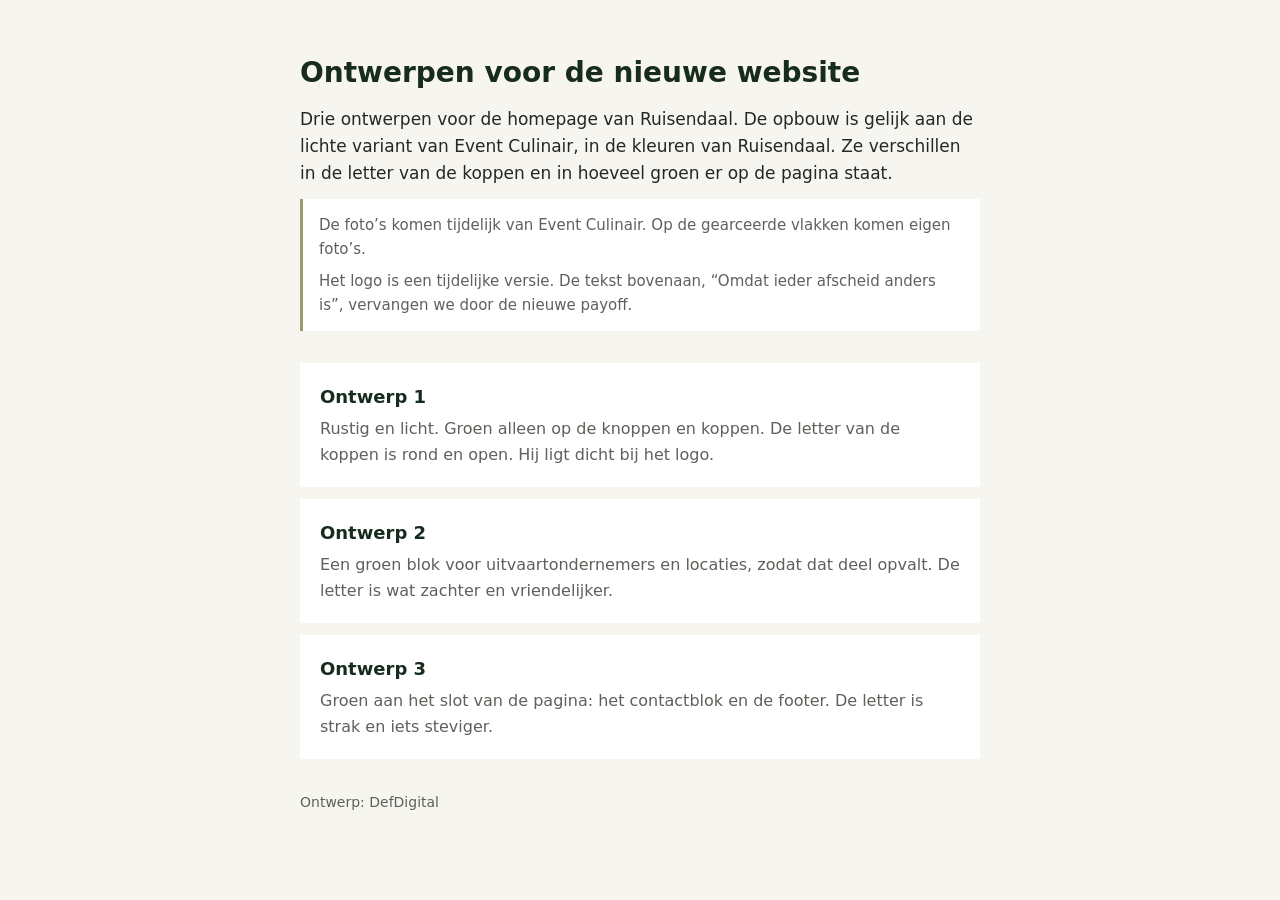
==== index.html @ 3f194f25 "Mockup bijgewerkt 2026-11-12 12:29" ====
<!DOCTYPE html><html lang="nl" data-astro-cid-lcdefpme><head><meta charset="utf-8"><meta name="viewport" content="width=device-width, initial-scale=1"><meta name="robots" content="noindex, nofollow"><title>Ontwerpen Ruisendaal Catering</title><meta name="description" content="Drie ontwerpen voor de homepage van de nieuwe website van Ruisendaal Catering."><style>body{color:#242824;background:#f7f5ef;margin:0;padding:56px 16px;font-family:system-ui,sans-serif;line-height:1.6}main[data-astro-cid-lcdefpme]{max-width:680px;margin:0 auto}h1[data-astro-cid-lcdefpme]{color:#172c1d;margin:0 0 16px;font-size:28px;line-height:1.2}.intro[data-astro-cid-lcdefpme]{margin:0 0 12px;font-size:17px}.noot[data-astro-cid-lcdefpme]{color:#5c625a;background:#fff;border-left:3px solid #9b9872;margin:0 0 32px;padding:14px 16px;font-size:15px}.noot[data-astro-cid-lcdefpme] p[data-astro-cid-lcdefpme]{margin:0 0 8px}.noot[data-astro-cid-lcdefpme] p[data-astro-cid-lcdefpme]:last-child{margin:0}ul[data-astro-cid-lcdefpme]{gap:12px;margin:0;padding:0;list-style:none;display:grid}a[data-astro-cid-lcdefpme]{color:#172c1d;background:#fff;min-height:44px;padding:20px;font-size:18px;font-weight:600;text-decoration:none;display:block}a[data-astro-cid-lcdefpme]:hover{box-shadow:inset 0 0 0 2px #172c1d}a[data-astro-cid-lcdefpme]:focus-visible{outline-offset:3px;outline:3px solid #172c1d}span[data-astro-cid-lcdefpme]{color:#5c625a;margin-top:4px;font-size:16px;font-weight:400;display:block}.afzender[data-astro-cid-lcdefpme]{color:#5c625a;margin:32px 0 0;font-size:14px}
</style></head><body data-astro-cid-lcdefpme><main data-astro-cid-lcdefpme><h1 data-astro-cid-lcdefpme>Ontwerpen voor de nieuwe website</h1><p class="intro" data-astro-cid-lcdefpme>Drie ontwerpen voor de homepage van Ruisendaal. De opbouw is gelijk aan de lichte variant van Event Culinair, in de kleuren van Ruisendaal. Ze verschillen in de letter van de koppen en in hoeveel groen er op de pagina staat.</p><div class="noot" data-astro-cid-lcdefpme><p data-astro-cid-lcdefpme>De foto’s komen tijdelijk van Event Culinair. Op de gearceerde vlakken komen eigen foto’s.</p><p data-astro-cid-lcdefpme>Het logo is een tijdelijke versie. De tekst bovenaan, “Omdat ieder afscheid anders is”, vervangen we door de nieuwe payoff.</p></div><ul data-astro-cid-lcdefpme><li data-astro-cid-lcdefpme><a href="variant-1" data-astro-cid-lcdefpme>Ontwerp 1<span data-astro-cid-lcdefpme>Rustig en licht. Groen alleen op de knoppen en koppen. De letter van de koppen is rond en open. Hij ligt dicht bij het logo.</span></a></li><li data-astro-cid-lcdefpme><a href="variant-2" data-astro-cid-lcdefpme>Ontwerp 2<span data-astro-cid-lcdefpme>Een groen blok voor uitvaartondernemers en locaties, zodat dat deel opvalt. De letter is wat zachter en vriendelijker.</span></a></li><li data-astro-cid-lcdefpme><a href="variant-3" data-astro-cid-lcdefpme>Ontwerp 3<span data-astro-cid-lcdefpme>Groen aan het slot van de pagina: het contactblok en de footer. De letter is strak en iets steviger.</span></a></li></ul><p class="afzender" data-astro-cid-lcdefpme>Ontwerp: DefDigital</p></main></body></html>
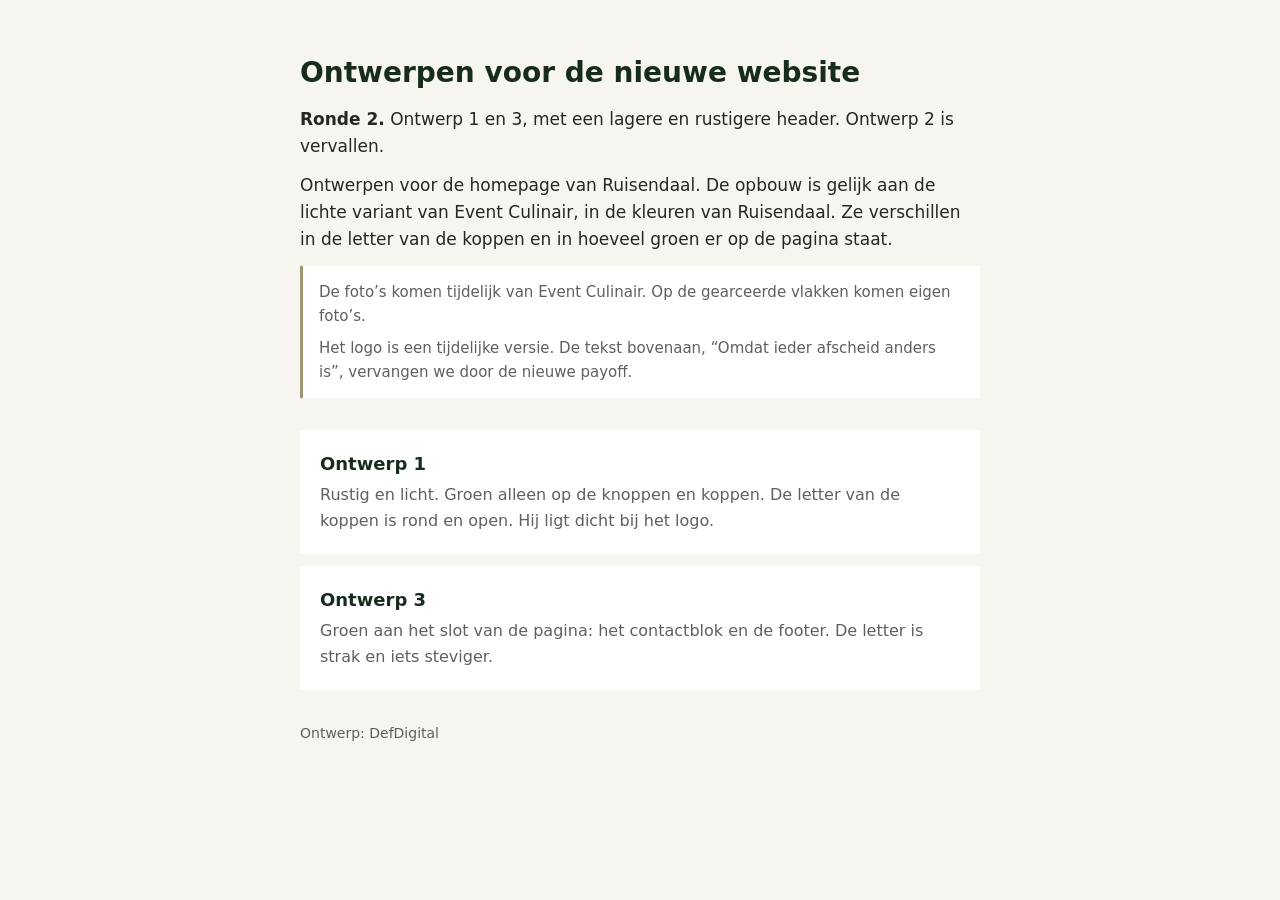
==== commit 4ceb4561: "Mockup bijgewerkt 2026-11-19 09:41" ====
--- a/index.html
+++ b/index.html
@@ -1,2 +1,2 @@
 <!DOCTYPE html><html lang="nl" data-astro-cid-lcdefpme><head><meta charset="utf-8"><meta name="viewport" content="width=device-width, initial-scale=1"><meta name="robots" content="noindex, nofollow"><title>Ontwerpen Ruisendaal Catering</title><meta name="description" content="Drie ontwerpen voor de homepage van de nieuwe website van Ruisendaal Catering."><style>body{color:#242824;background:#f7f5ef;margin:0;padding:56px 16px;font-family:system-ui,sans-serif;line-height:1.6}main[data-astro-cid-lcdefpme]{max-width:680px;margin:0 auto}h1[data-astro-cid-lcdefpme]{color:#172c1d;margin:0 0 16px;font-size:28px;line-height:1.2}.intro[data-astro-cid-lcdefpme]{margin:0 0 12px;font-size:17px}.noot[data-astro-cid-lcdefpme]{color:#5c625a;background:#fff;border-left:3px solid #9b9872;margin:0 0 32px;padding:14px 16px;font-size:15px}.noot[data-astro-cid-lcdefpme] p[data-astro-cid-lcdefpme]{margin:0 0 8px}.noot[data-astro-cid-lcdefpme] p[data-astro-cid-lcdefpme]:last-child{margin:0}ul[data-astro-cid-lcdefpme]{gap:12px;margin:0;padding:0;list-style:none;display:grid}a[data-astro-cid-lcdefpme]{color:#172c1d;background:#fff;min-height:44px;padding:20px;font-size:18px;font-weight:600;text-decoration:none;display:block}a[data-astro-cid-lcdefpme]:hover{box-shadow:inset 0 0 0 2px #172c1d}a[data-astro-cid-lcdefpme]:focus-visible{outline-offset:3px;outline:3px solid #172c1d}span[data-astro-cid-lcdefpme]{color:#5c625a;margin-top:4px;font-size:16px;font-weight:400;display:block}.afzender[data-astro-cid-lcdefpme]{color:#5c625a;margin:32px 0 0;font-size:14px}
-</style></head><body data-astro-cid-lcdefpme><main data-astro-cid-lcdefpme><h1 data-astro-cid-lcdefpme>Ontwerpen voor de nieuwe website</h1><p class="intro" data-astro-cid-lcdefpme>Drie ontwerpen voor de homepage van Ruisendaal. De opbouw is gelijk aan de lichte variant van Event Culinair, in de kleuren van Ruisendaal. Ze verschillen in de letter van de koppen en in hoeveel groen er op de pagina staat.</p><div class="noot" data-astro-cid-lcdefpme><p data-astro-cid-lcdefpme>De foto’s komen tijdelijk van Event Culinair. Op de gearceerde vlakken komen eigen foto’s.</p><p data-astro-cid-lcdefpme>Het logo is een tijdelijke versie. De tekst bovenaan, “Omdat ieder afscheid anders is”, vervangen we door de nieuwe payoff.</p></div><ul data-astro-cid-lcdefpme><li data-astro-cid-lcdefpme><a href="variant-1" data-astro-cid-lcdefpme>Ontwerp 1<span data-astro-cid-lcdefpme>Rustig en licht. Groen alleen op de knoppen en koppen. De letter van de koppen is rond en open. Hij ligt dicht bij het logo.</span></a></li><li data-astro-cid-lcdefpme><a href="variant-2" data-astro-cid-lcdefpme>Ontwerp 2<span data-astro-cid-lcdefpme>Een groen blok voor uitvaartondernemers en locaties, zodat dat deel opvalt. De letter is wat zachter en vriendelijker.</span></a></li><li data-astro-cid-lcdefpme><a href="variant-3" data-astro-cid-lcdefpme>Ontwerp 3<span data-astro-cid-lcdefpme>Groen aan het slot van de pagina: het contactblok en de footer. De letter is strak en iets steviger.</span></a></li></ul><p class="afzender" data-astro-cid-lcdefpme>Ontwerp: DefDigital</p></main></body></html>+</style></head><body data-astro-cid-lcdefpme><main data-astro-cid-lcdefpme><h1 data-astro-cid-lcdefpme>Ontwerpen voor de nieuwe website</h1><p class="intro" data-astro-cid-lcdefpme><strong data-astro-cid-lcdefpme>Ronde 2.</strong> Ontwerp 1 en 3, met een lagere en rustigere header. Ontwerp 2 is vervallen.</p><p class="intro" data-astro-cid-lcdefpme>Ontwerpen voor de homepage van Ruisendaal. De opbouw is gelijk aan de lichte variant van Event Culinair, in de kleuren van Ruisendaal. Ze verschillen in de letter van de koppen en in hoeveel groen er op de pagina staat.</p><div class="noot" data-astro-cid-lcdefpme><p data-astro-cid-lcdefpme>De foto’s komen tijdelijk van Event Culinair. Op de gearceerde vlakken komen eigen foto’s.</p><p data-astro-cid-lcdefpme>Het logo is een tijdelijke versie. De tekst bovenaan, “Omdat ieder afscheid anders is”, vervangen we door de nieuwe payoff.</p></div><ul data-astro-cid-lcdefpme><li data-astro-cid-lcdefpme><a href="variant-1" data-astro-cid-lcdefpme>Ontwerp 1<span data-astro-cid-lcdefpme>Rustig en licht. Groen alleen op de knoppen en koppen. De letter van de koppen is rond en open. Hij ligt dicht bij het logo.</span></a></li><li data-astro-cid-lcdefpme><a href="variant-3" data-astro-cid-lcdefpme>Ontwerp 3<span data-astro-cid-lcdefpme>Groen aan het slot van de pagina: het contactblok en de footer. De letter is strak en iets steviger.</span></a></li></ul><p class="afzender" data-astro-cid-lcdefpme>Ontwerp: DefDigital</p></main></body></html>
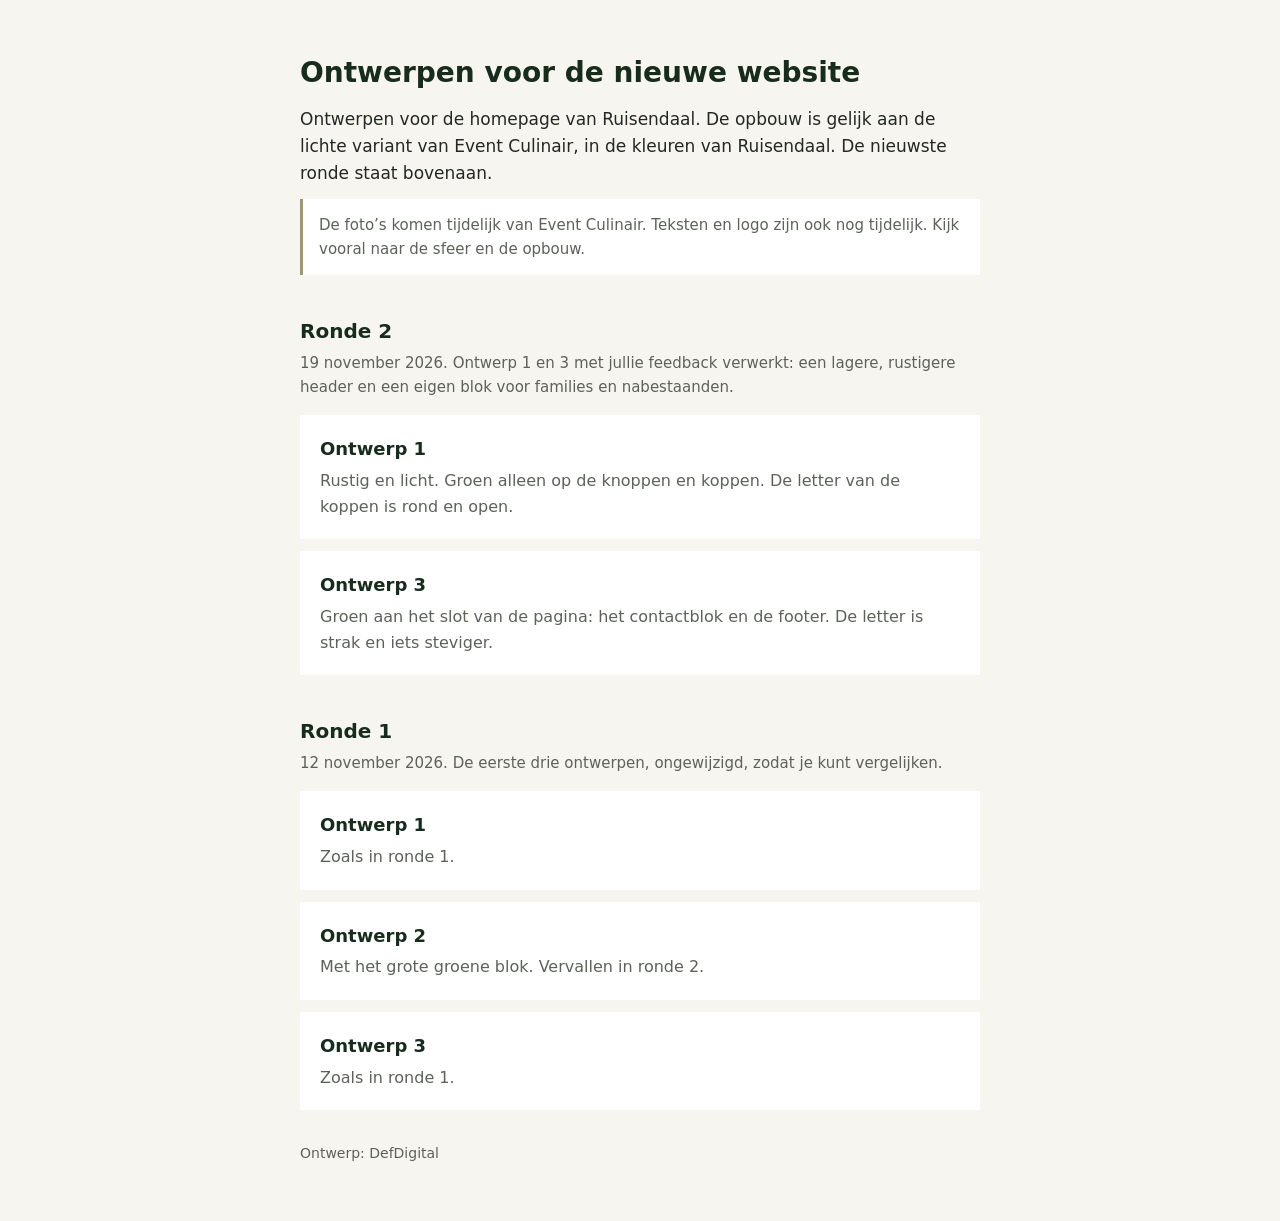
==== commit 427fc089: "Mockup bijgewerkt 2026-11-19 09:42" ====
--- a/index.html
+++ b/index.html
@@ -1,2 +1,2 @@
-<!DOCTYPE html><html lang="nl" data-astro-cid-lcdefpme><head><meta charset="utf-8"><meta name="viewport" content="width=device-width, initial-scale=1"><meta name="robots" content="noindex, nofollow"><title>Ontwerpen Ruisendaal Catering</title><meta name="description" content="Drie ontwerpen voor de homepage van de nieuwe website van Ruisendaal Catering."><style>body{color:#242824;background:#f7f5ef;margin:0;padding:56px 16px;font-family:system-ui,sans-serif;line-height:1.6}main[data-astro-cid-lcdefpme]{max-width:680px;margin:0 auto}h1[data-astro-cid-lcdefpme]{color:#172c1d;margin:0 0 16px;font-size:28px;line-height:1.2}.intro[data-astro-cid-lcdefpme]{margin:0 0 12px;font-size:17px}.noot[data-astro-cid-lcdefpme]{color:#5c625a;background:#fff;border-left:3px solid #9b9872;margin:0 0 32px;padding:14px 16px;font-size:15px}.noot[data-astro-cid-lcdefpme] p[data-astro-cid-lcdefpme]{margin:0 0 8px}.noot[data-astro-cid-lcdefpme] p[data-astro-cid-lcdefpme]:last-child{margin:0}ul[data-astro-cid-lcdefpme]{gap:12px;margin:0;padding:0;list-style:none;display:grid}a[data-astro-cid-lcdefpme]{color:#172c1d;background:#fff;min-height:44px;padding:20px;font-size:18px;font-weight:600;text-decoration:none;display:block}a[data-astro-cid-lcdefpme]:hover{box-shadow:inset 0 0 0 2px #172c1d}a[data-astro-cid-lcdefpme]:focus-visible{outline-offset:3px;outline:3px solid #172c1d}span[data-astro-cid-lcdefpme]{color:#5c625a;margin-top:4px;font-size:16px;font-weight:400;display:block}.afzender[data-astro-cid-lcdefpme]{color:#5c625a;margin:32px 0 0;font-size:14px}
-</style></head><body data-astro-cid-lcdefpme><main data-astro-cid-lcdefpme><h1 data-astro-cid-lcdefpme>Ontwerpen voor de nieuwe website</h1><p class="intro" data-astro-cid-lcdefpme><strong data-astro-cid-lcdefpme>Ronde 2.</strong> Ontwerp 1 en 3, met een lagere en rustigere header. Ontwerp 2 is vervallen.</p><p class="intro" data-astro-cid-lcdefpme>Ontwerpen voor de homepage van Ruisendaal. De opbouw is gelijk aan de lichte variant van Event Culinair, in de kleuren van Ruisendaal. Ze verschillen in de letter van de koppen en in hoeveel groen er op de pagina staat.</p><div class="noot" data-astro-cid-lcdefpme><p data-astro-cid-lcdefpme>De foto’s komen tijdelijk van Event Culinair. Op de gearceerde vlakken komen eigen foto’s.</p><p data-astro-cid-lcdefpme>Het logo is een tijdelijke versie. De tekst bovenaan, “Omdat ieder afscheid anders is”, vervangen we door de nieuwe payoff.</p></div><ul data-astro-cid-lcdefpme><li data-astro-cid-lcdefpme><a href="variant-1" data-astro-cid-lcdefpme>Ontwerp 1<span data-astro-cid-lcdefpme>Rustig en licht. Groen alleen op de knoppen en koppen. De letter van de koppen is rond en open. Hij ligt dicht bij het logo.</span></a></li><li data-astro-cid-lcdefpme><a href="variant-3" data-astro-cid-lcdefpme>Ontwerp 3<span data-astro-cid-lcdefpme>Groen aan het slot van de pagina: het contactblok en de footer. De letter is strak en iets steviger.</span></a></li></ul><p class="afzender" data-astro-cid-lcdefpme>Ontwerp: DefDigital</p></main></body></html>+<!DOCTYPE html><html lang="nl" data-astro-cid-lcdefpme><head><meta charset="utf-8"><meta name="viewport" content="width=device-width, initial-scale=1"><meta name="robots" content="noindex, nofollow"><title>Ontwerpen Ruisendaal Catering</title><meta name="description" content="Drie ontwerpen voor de homepage van de nieuwe website van Ruisendaal Catering."><style>body{color:#242824;background:#f7f5ef;margin:0;padding:56px 16px;font-family:system-ui,sans-serif;line-height:1.6}main[data-astro-cid-lcdefpme]{max-width:680px;margin:0 auto}h1[data-astro-cid-lcdefpme]{color:#172c1d;margin:0 0 16px;font-size:28px;line-height:1.2}.intro[data-astro-cid-lcdefpme]{margin:0 0 12px;font-size:17px}.noot[data-astro-cid-lcdefpme]{color:#5c625a;background:#fff;border-left:3px solid #9b9872;margin:0 0 32px;padding:14px 16px;font-size:15px}.noot[data-astro-cid-lcdefpme] p[data-astro-cid-lcdefpme]{margin:0 0 8px}.noot[data-astro-cid-lcdefpme] p[data-astro-cid-lcdefpme]:last-child{margin:0}ul[data-astro-cid-lcdefpme]{gap:12px;margin:0;padding:0;list-style:none;display:grid}a[data-astro-cid-lcdefpme]{color:#172c1d;background:#fff;min-height:44px;padding:20px;font-size:18px;font-weight:600;text-decoration:none;display:block}a[data-astro-cid-lcdefpme]:hover{box-shadow:inset 0 0 0 2px #172c1d}a[data-astro-cid-lcdefpme]:focus-visible{outline-offset:3px;outline:3px solid #172c1d}span[data-astro-cid-lcdefpme]{color:#5c625a;margin-top:4px;font-size:16px;font-weight:400;display:block}h2[data-astro-cid-lcdefpme]{color:#172c1d;margin:40px 0 4px;font-size:20px}.ronde[data-astro-cid-lcdefpme]{color:#5c625a;margin:0 0 16px;font-size:15px}.afzender[data-astro-cid-lcdefpme]{color:#5c625a;margin:32px 0 0;font-size:14px}
+</style></head><body data-astro-cid-lcdefpme><main data-astro-cid-lcdefpme><h1 data-astro-cid-lcdefpme>Ontwerpen voor de nieuwe website</h1><p class="intro" data-astro-cid-lcdefpme>Ontwerpen voor de homepage van Ruisendaal. De opbouw is gelijk aan de lichte variant van Event Culinair, in de kleuren van Ruisendaal. De nieuwste ronde staat bovenaan.</p><div class="noot" data-astro-cid-lcdefpme><p data-astro-cid-lcdefpme>De foto’s komen tijdelijk van Event Culinair. Teksten en logo zijn ook nog tijdelijk. Kijk vooral naar de sfeer en de opbouw.</p></div><h2 data-astro-cid-lcdefpme>Ronde 2</h2><p class="ronde" data-astro-cid-lcdefpme>19 november 2026. Ontwerp 1 en 3 met jullie feedback verwerkt: een lagere, rustigere header en een eigen blok voor families en nabestaanden.</p><ul data-astro-cid-lcdefpme><li data-astro-cid-lcdefpme><a href="variant-1" data-astro-cid-lcdefpme>Ontwerp 1<span data-astro-cid-lcdefpme>Rustig en licht. Groen alleen op de knoppen en koppen. De letter van de koppen is rond en open.</span></a></li><li data-astro-cid-lcdefpme><a href="variant-3" data-astro-cid-lcdefpme>Ontwerp 3<span data-astro-cid-lcdefpme>Groen aan het slot van de pagina: het contactblok en de footer. De letter is strak en iets steviger.</span></a></li></ul><h2 data-astro-cid-lcdefpme>Ronde 1</h2><p class="ronde" data-astro-cid-lcdefpme>12 november 2026. De eerste drie ontwerpen, ongewijzigd, zodat je kunt vergelijken.</p><ul data-astro-cid-lcdefpme><li data-astro-cid-lcdefpme><a href="ronde-1/variant-1.html" data-astro-cid-lcdefpme>Ontwerp 1<span data-astro-cid-lcdefpme>Zoals in ronde 1.</span></a></li><li data-astro-cid-lcdefpme><a href="ronde-1/variant-2.html" data-astro-cid-lcdefpme>Ontwerp 2<span data-astro-cid-lcdefpme>Met het grote groene blok. Vervallen in ronde 2.</span></a></li><li data-astro-cid-lcdefpme><a href="ronde-1/variant-3.html" data-astro-cid-lcdefpme>Ontwerp 3<span data-astro-cid-lcdefpme>Zoals in ronde 1.</span></a></li></ul><p class="afzender" data-astro-cid-lcdefpme>Ontwerp: DefDigital</p></main></body></html>
